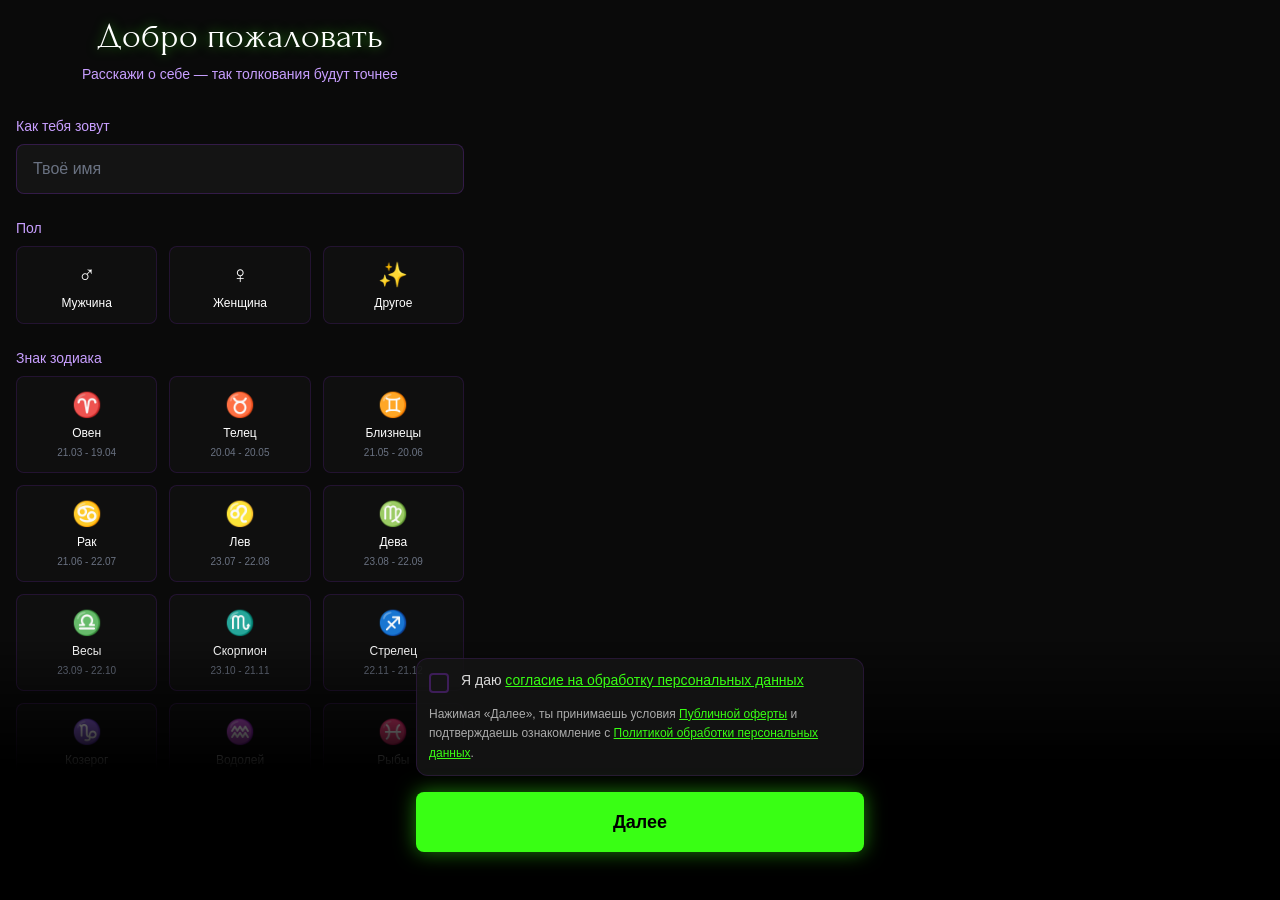
==== index.html @ c24e5a88 "Updates" ====
<!doctype html>
<html lang="ru">
	<head>
		<meta charset="utf-8" />
		<meta
			name="viewport"
			content="width=device-width, initial-scale=1.0, maximum-scale=1.0, user-scalable=no, viewport-fit=cover, interactive-widget=resizes-content"
		/>
		<meta
			name="theme-color"
			content="#0A0A0A"
		/>
		<title>Нео Таро</title>

		<!-- PWA standalone mode -->
		<meta name="mobile-web-app-capable" content="yes" />
		<meta name="apple-mobile-web-app-capable" content="yes" />
		<meta name="apple-mobile-web-app-status-bar-style" content="black-translucent" />
		<meta name="apple-mobile-web-app-title" content="NeoTarot" />
		<link rel="apple-touch-icon" href="./icons/icon-192.png" />

		<script src="https://telegram.org/js/telegram-web-app.js"></script>
		<script type="module" crossorigin src="./assets/index-CoLz_DTI.js"></script>
		<link rel="modulepreload" crossorigin href="./assets/vendor_misc-dsXhICSK.js">
		<link rel="modulepreload" crossorigin href="./assets/vendor_react-Dse54Etp.js">
		<link rel="modulepreload" crossorigin href="./assets/vendor_tma-C5r-hCFT.js">
		<link rel="stylesheet" crossorigin href="./assets/index-BuYgBvWn.css">
	<link rel="manifest" href="./manifest.webmanifest"></head>
	<body>
		<noscript>You need to enable JavaScript to run this app.</noscript>
		<div id="root"></div>
	</body>
</html>
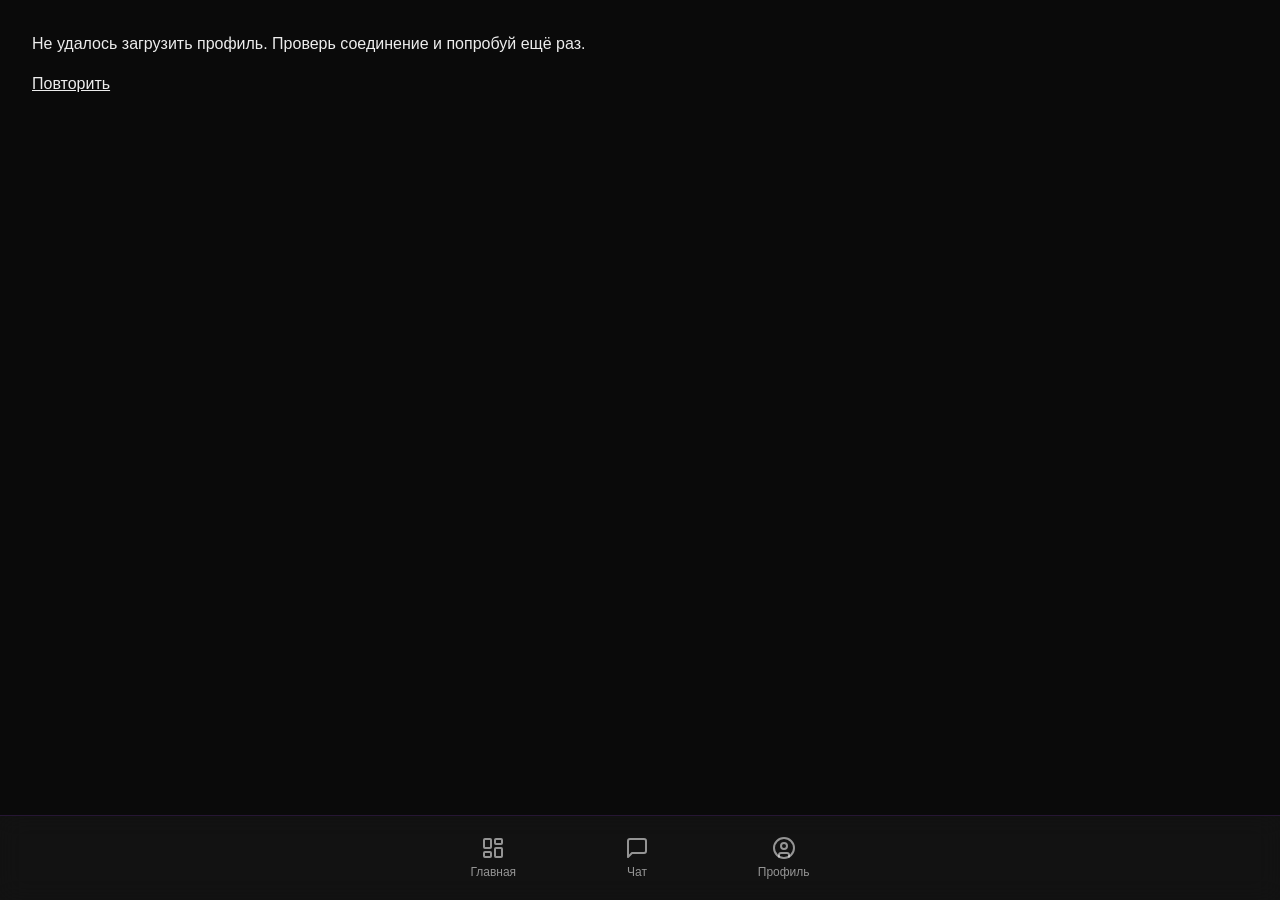
==== commit 0ae1bed2: "Updates" ====
--- a/index.html
+++ b/index.html
@@ -20,13 +20,14 @@
 		<link rel="apple-touch-icon" href="./icons/icon-192.png" />
 
 		<script src="https://telegram.org/js/telegram-web-app.js"></script>
-		<script type="module" crossorigin src="./assets/index-CoLz_DTI.js"></script>
+		<script type="module" crossorigin src="./assets/index-gj7Eq9k3.js"></script>
 		<link rel="modulepreload" crossorigin href="./assets/vendor_misc-dsXhICSK.js">
 		<link rel="modulepreload" crossorigin href="./assets/vendor_react-Dse54Etp.js">
 		<link rel="modulepreload" crossorigin href="./assets/vendor_tma-C5r-hCFT.js">
-		<link rel="stylesheet" crossorigin href="./assets/index-BuYgBvWn.css">
+		<link rel="stylesheet" crossorigin href="./assets/index-BVi0Oam6.css">
 	<link rel="manifest" href="./manifest.webmanifest"></head>
-	<body>
+	<!-- ym-hide-content: Webvisor blurs all text and masks all fields — the privacy policy promises it -->
+	<body class="ym-hide-content">
 		<noscript>You need to enable JavaScript to run this app.</noscript>
 		<div id="root"></div>
 	</body>
